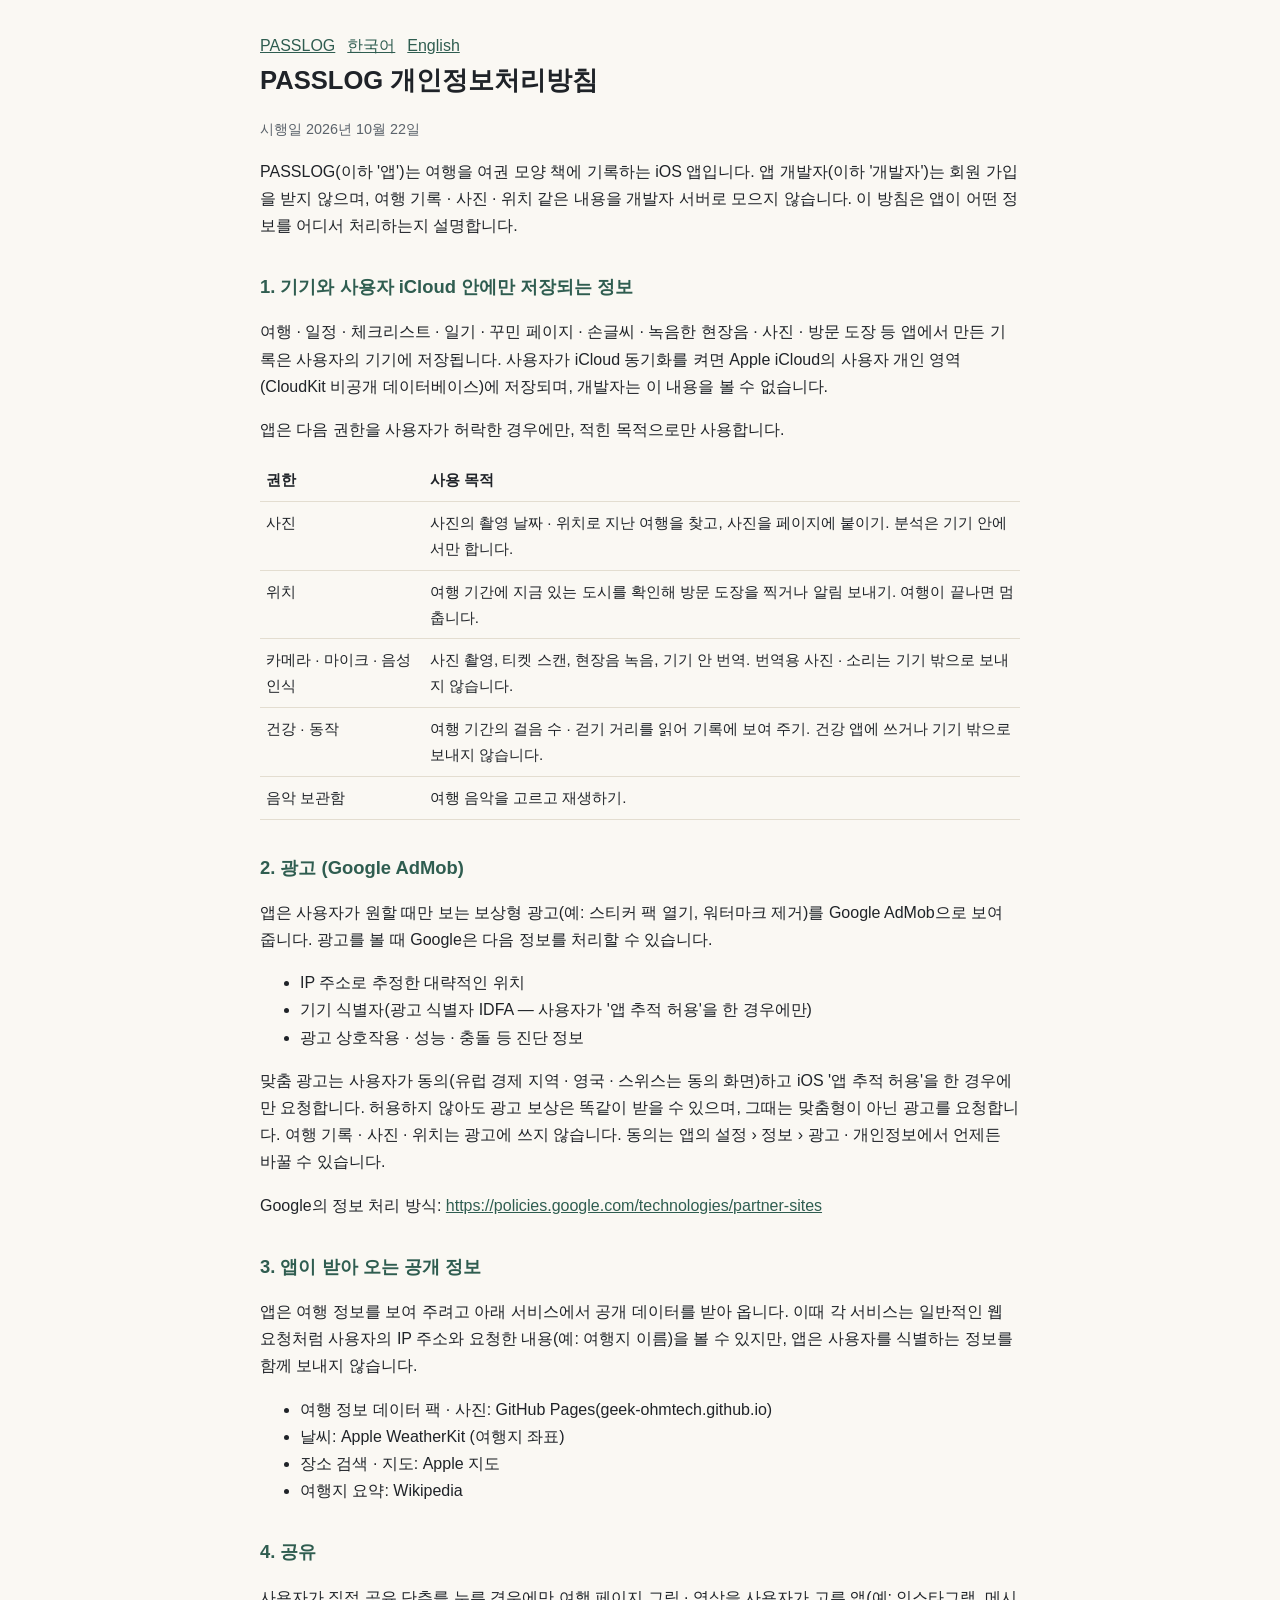
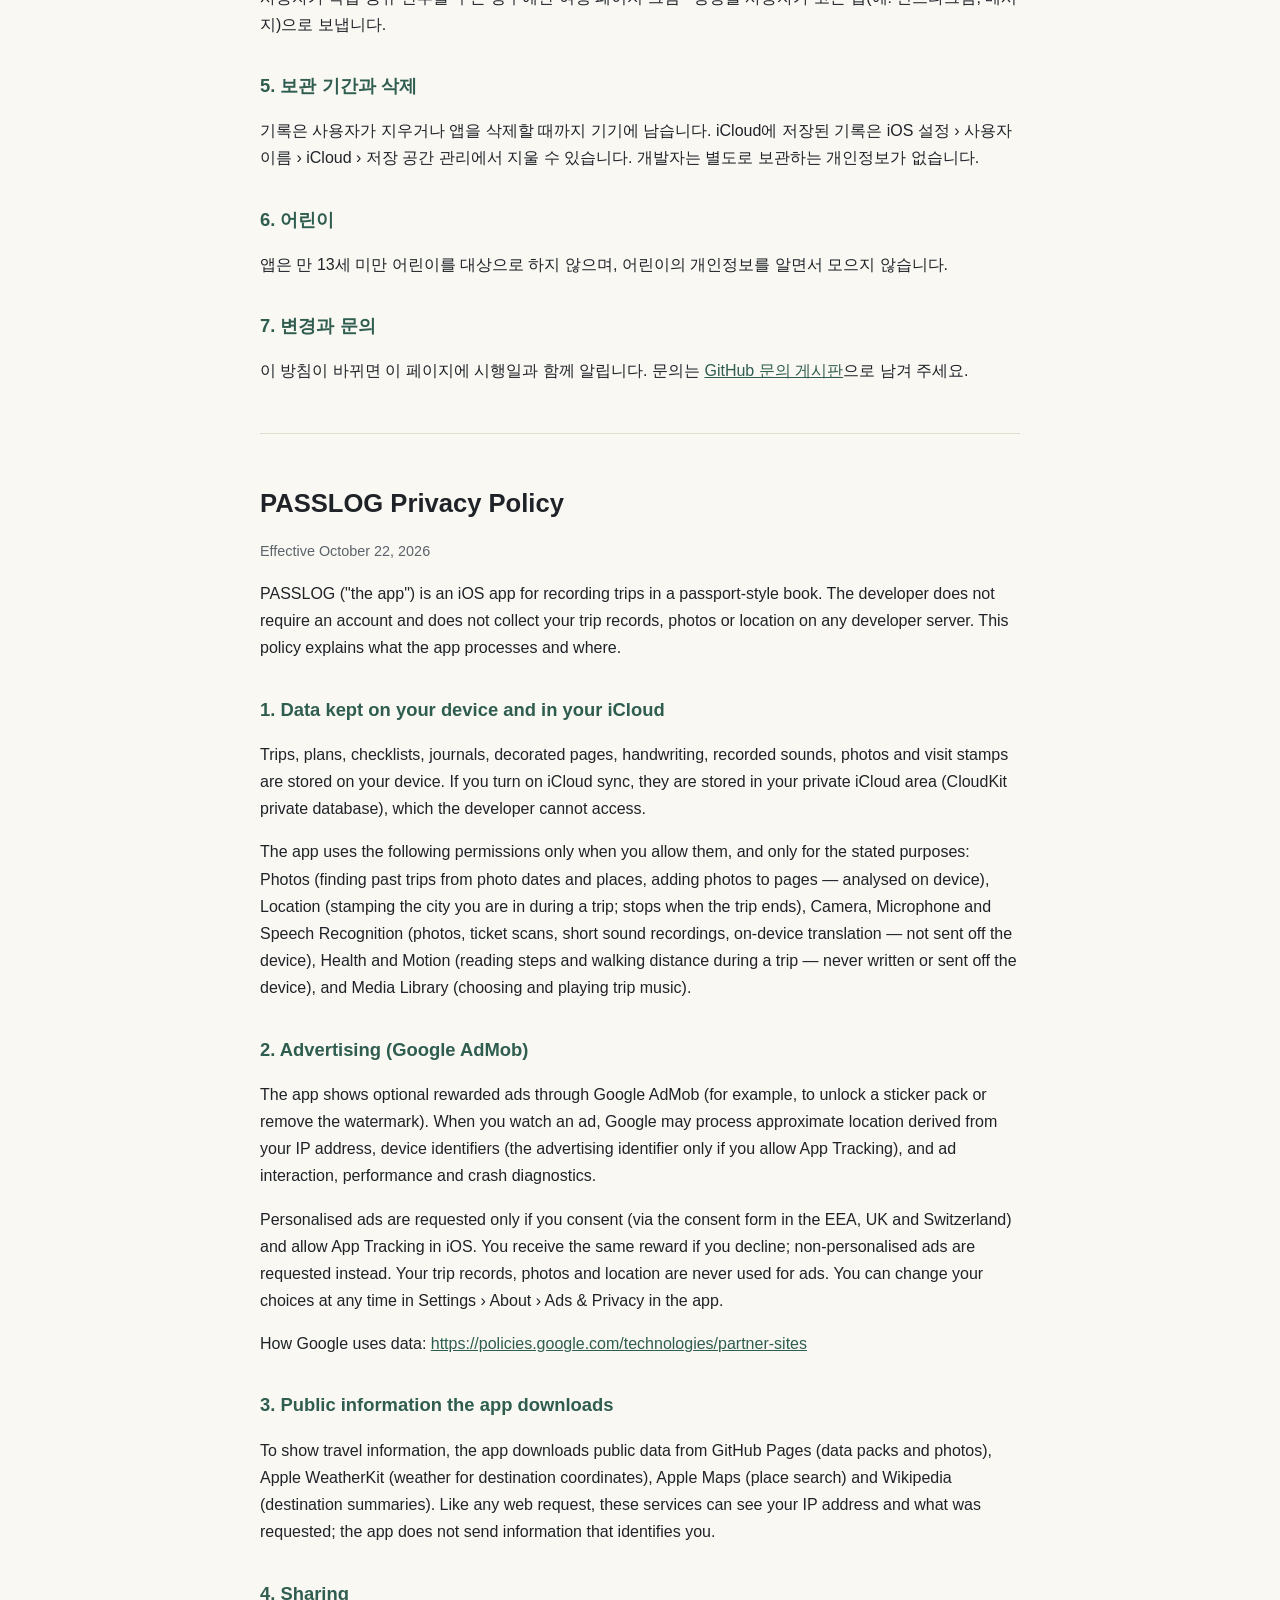
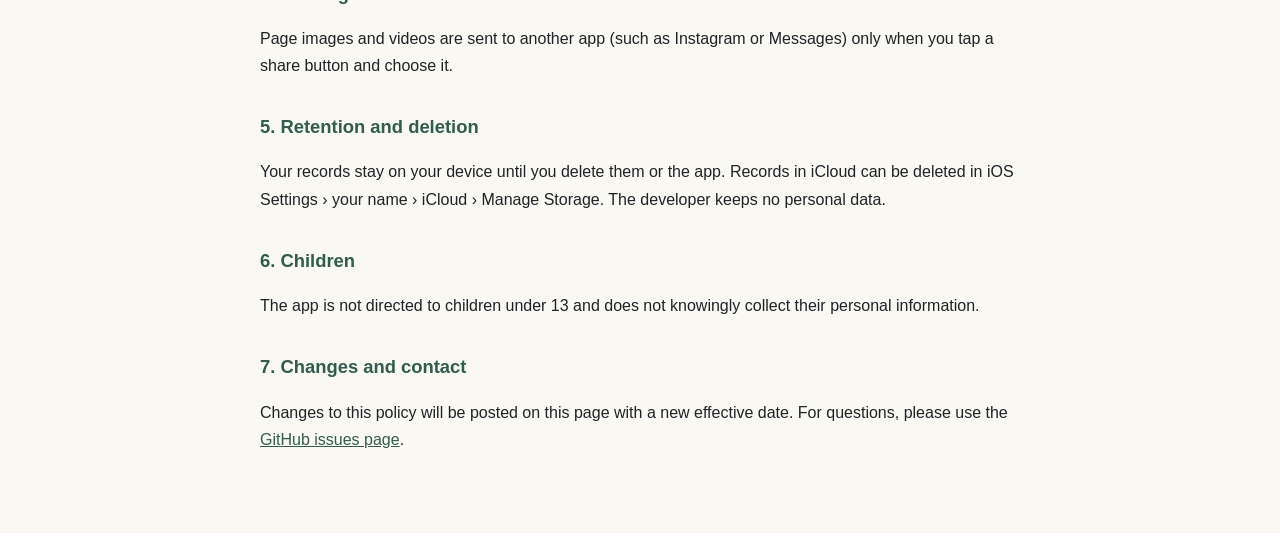
==== privacy.html @ 2c304961 "PASSLOG 사이트: app-ads.txt · 개인정보처리방침 · 소개" ====
<!doctype html>
<html lang="ko">
<head>
<meta charset="utf-8">
<meta name="viewport" content="width=device-width, initial-scale=1">
<title>PASSLOG 개인정보처리방침 · Privacy Policy</title>
<style>
  :root { --bg:#faf8f3; --fg:#1f2328; --muted:#5b636b; --line:#e3ddd0; --accent:#2f5d50; }
  @media (prefers-color-scheme: dark) { :root { --bg:#16181b; --fg:#e8e6e1; --muted:#a3a9b0; --line:#2c3035; --accent:#8fc3b2; } }
  body { margin:0; background:var(--bg); color:var(--fg); font:16px/1.7 -apple-system, BlinkMacSystemFont, "Apple SD Gothic Neo", "Noto Sans KR", sans-serif; }
  main { max-width:760px; margin:0 auto; padding:32px 16px 64px; }
  h1 { font-size:1.6rem; margin:0 0 4px; }
  h2 { font-size:1.15rem; margin:32px 0 8px; color:var(--accent); }
  .muted { color:var(--muted); font-size:.9rem; }
  nav a { color:var(--accent); margin-right:12px; }
  hr { border:0; border-top:1px solid var(--line); margin:48px 0; }
  table { width:100%; border-collapse:collapse; font-size:.95rem; }
  th, td { border-bottom:1px solid var(--line); padding:8px 6px; text-align:left; vertical-align:top; }
  a { color:var(--accent); }
</style>
</head>
<body>
<main>
<nav><a href="./">PASSLOG</a><a href="#ko">한국어</a><a href="#en">English</a></nav>

<section id="ko">
<h1>PASSLOG 개인정보처리방침</h1>
<p class="muted">시행일 2026년 10월 22일</p>

<p>PASSLOG(이하 '앱')는 여행을 여권 모양 책에 기록하는 iOS 앱입니다. 앱 개발자(이하 '개발자')는 회원 가입을 받지 않으며, 여행 기록 · 사진 · 위치 같은 내용을 개발자 서버로 모으지 않습니다. 이 방침은 앱이 어떤 정보를 어디서 처리하는지 설명합니다.</p>

<h2>1. 기기와 사용자 iCloud 안에만 저장되는 정보</h2>
<p>여행 · 일정 · 체크리스트 · 일기 · 꾸민 페이지 · 손글씨 · 녹음한 현장음 · 사진 · 방문 도장 등 앱에서 만든 기록은 사용자의 기기에 저장됩니다. 사용자가 iCloud 동기화를 켜면 Apple iCloud의 사용자 개인 영역(CloudKit 비공개 데이터베이스)에 저장되며, 개발자는 이 내용을 볼 수 없습니다.</p>
<p>앱은 다음 권한을 사용자가 허락한 경우에만, 적힌 목적으로만 사용합니다.</p>
<table>
<tr><th>권한</th><th>사용 목적</th></tr>
<tr><td>사진</td><td>사진의 촬영 날짜 · 위치로 지난 여행을 찾고, 사진을 페이지에 붙이기. 분석은 기기 안에서만 합니다.</td></tr>
<tr><td>위치</td><td>여행 기간에 지금 있는 도시를 확인해 방문 도장을 찍거나 알림 보내기. 여행이 끝나면 멈춥니다.</td></tr>
<tr><td>카메라 · 마이크 · 음성 인식</td><td>사진 촬영, 티켓 스캔, 현장음 녹음, 기기 안 번역. 번역용 사진 · 소리는 기기 밖으로 보내지 않습니다.</td></tr>
<tr><td>건강 · 동작</td><td>여행 기간의 걸음 수 · 걷기 거리를 읽어 기록에 보여 주기. 건강 앱에 쓰거나 기기 밖으로 보내지 않습니다.</td></tr>
<tr><td>음악 보관함</td><td>여행 음악을 고르고 재생하기.</td></tr>
</table>

<h2>2. 광고 (Google AdMob)</h2>
<p>앱은 사용자가 원할 때만 보는 보상형 광고(예: 스티커 팩 열기, 워터마크 제거)를 Google AdMob으로 보여 줍니다. 광고를 볼 때 Google은 다음 정보를 처리할 수 있습니다.</p>
<ul>
<li>IP 주소로 추정한 대략적인 위치</li>
<li>기기 식별자(광고 식별자 IDFA — 사용자가 '앱 추적 허용'을 한 경우에만)</li>
<li>광고 상호작용 · 성능 · 충돌 등 진단 정보</li>
</ul>
<p>맞춤 광고는 사용자가 동의(유럽 경제 지역 · 영국 · 스위스는 동의 화면)하고 iOS '앱 추적 허용'을 한 경우에만 요청합니다. 허용하지 않아도 광고 보상은 똑같이 받을 수 있으며, 그때는 맞춤형이 아닌 광고를 요청합니다. 여행 기록 · 사진 · 위치는 광고에 쓰지 않습니다. 동의는 앱의 설정 › 정보 › 광고 · 개인정보에서 언제든 바꿀 수 있습니다.</p>
<p>Google의 정보 처리 방식: <a href="https://policies.google.com/technologies/partner-sites">https://policies.google.com/technologies/partner-sites</a></p>

<h2>3. 앱이 받아 오는 공개 정보</h2>
<p>앱은 여행 정보를 보여 주려고 아래 서비스에서 공개 데이터를 받아 옵니다. 이때 각 서비스는 일반적인 웹 요청처럼 사용자의 IP 주소와 요청한 내용(예: 여행지 이름)을 볼 수 있지만, 앱은 사용자를 식별하는 정보를 함께 보내지 않습니다.</p>
<ul>
<li>여행 정보 데이터 팩 · 사진: GitHub Pages(geek-ohmtech.github.io)</li>
<li>날씨: Apple WeatherKit (여행지 좌표)</li>
<li>장소 검색 · 지도: Apple 지도</li>
<li>여행지 요약: Wikipedia</li>
</ul>

<h2>4. 공유</h2>
<p>사용자가 직접 공유 단추를 누른 경우에만 여행 페이지 그림 · 영상을 사용자가 고른 앱(예: 인스타그램, 메시지)으로 보냅니다.</p>

<h2>5. 보관 기간과 삭제</h2>
<p>기록은 사용자가 지우거나 앱을 삭제할 때까지 기기에 남습니다. iCloud에 저장된 기록은 iOS 설정 › 사용자 이름 › iCloud › 저장 공간 관리에서 지울 수 있습니다. 개발자는 별도로 보관하는 개인정보가 없습니다.</p>

<h2>6. 어린이</h2>
<p>앱은 만 13세 미만 어린이를 대상으로 하지 않으며, 어린이의 개인정보를 알면서 모으지 않습니다.</p>

<h2>7. 변경과 문의</h2>
<p>이 방침이 바뀌면 이 페이지에 시행일과 함께 알립니다. 문의는 <a href="https://github.com/Geek-ohmtech/passlog-data/issues">GitHub 문의 게시판</a>으로 남겨 주세요.</p>
</section>

<hr>

<section id="en" lang="en">
<h1>PASSLOG Privacy Policy</h1>
<p class="muted">Effective October 22, 2026</p>

<p>PASSLOG ("the app") is an iOS app for recording trips in a passport-style book. The developer does not require an account and does not collect your trip records, photos or location on any developer server. This policy explains what the app processes and where.</p>

<h2>1. Data kept on your device and in your iCloud</h2>
<p>Trips, plans, checklists, journals, decorated pages, handwriting, recorded sounds, photos and visit stamps are stored on your device. If you turn on iCloud sync, they are stored in your private iCloud area (CloudKit private database), which the developer cannot access.</p>
<p>The app uses the following permissions only when you allow them, and only for the stated purposes: Photos (finding past trips from photo dates and places, adding photos to pages — analysed on device), Location (stamping the city you are in during a trip; stops when the trip ends), Camera, Microphone and Speech Recognition (photos, ticket scans, short sound recordings, on-device translation — not sent off the device), Health and Motion (reading steps and walking distance during a trip — never written or sent off the device), and Media Library (choosing and playing trip music).</p>

<h2>2. Advertising (Google AdMob)</h2>
<p>The app shows optional rewarded ads through Google AdMob (for example, to unlock a sticker pack or remove the watermark). When you watch an ad, Google may process approximate location derived from your IP address, device identifiers (the advertising identifier only if you allow App Tracking), and ad interaction, performance and crash diagnostics.</p>
<p>Personalised ads are requested only if you consent (via the consent form in the EEA, UK and Switzerland) and allow App Tracking in iOS. You receive the same reward if you decline; non-personalised ads are requested instead. Your trip records, photos and location are never used for ads. You can change your choices at any time in Settings › About › Ads &amp; Privacy in the app.</p>
<p>How Google uses data: <a href="https://policies.google.com/technologies/partner-sites">https://policies.google.com/technologies/partner-sites</a></p>

<h2>3. Public information the app downloads</h2>
<p>To show travel information, the app downloads public data from GitHub Pages (data packs and photos), Apple WeatherKit (weather for destination coordinates), Apple Maps (place search) and Wikipedia (destination summaries). Like any web request, these services can see your IP address and what was requested; the app does not send information that identifies you.</p>

<h2>4. Sharing</h2>
<p>Page images and videos are sent to another app (such as Instagram or Messages) only when you tap a share button and choose it.</p>

<h2>5. Retention and deletion</h2>
<p>Your records stay on your device until you delete them or the app. Records in iCloud can be deleted in iOS Settings › your name › iCloud › Manage Storage. The developer keeps no personal data.</p>

<h2>6. Children</h2>
<p>The app is not directed to children under 13 and does not knowingly collect their personal information.</p>

<h2>7. Changes and contact</h2>
<p>Changes to this policy will be posted on this page with a new effective date. For questions, please use the <a href="https://github.com/Geek-ohmtech/passlog-data/issues">GitHub issues page</a>.</p>
</section>
</main>
</body>
</html>
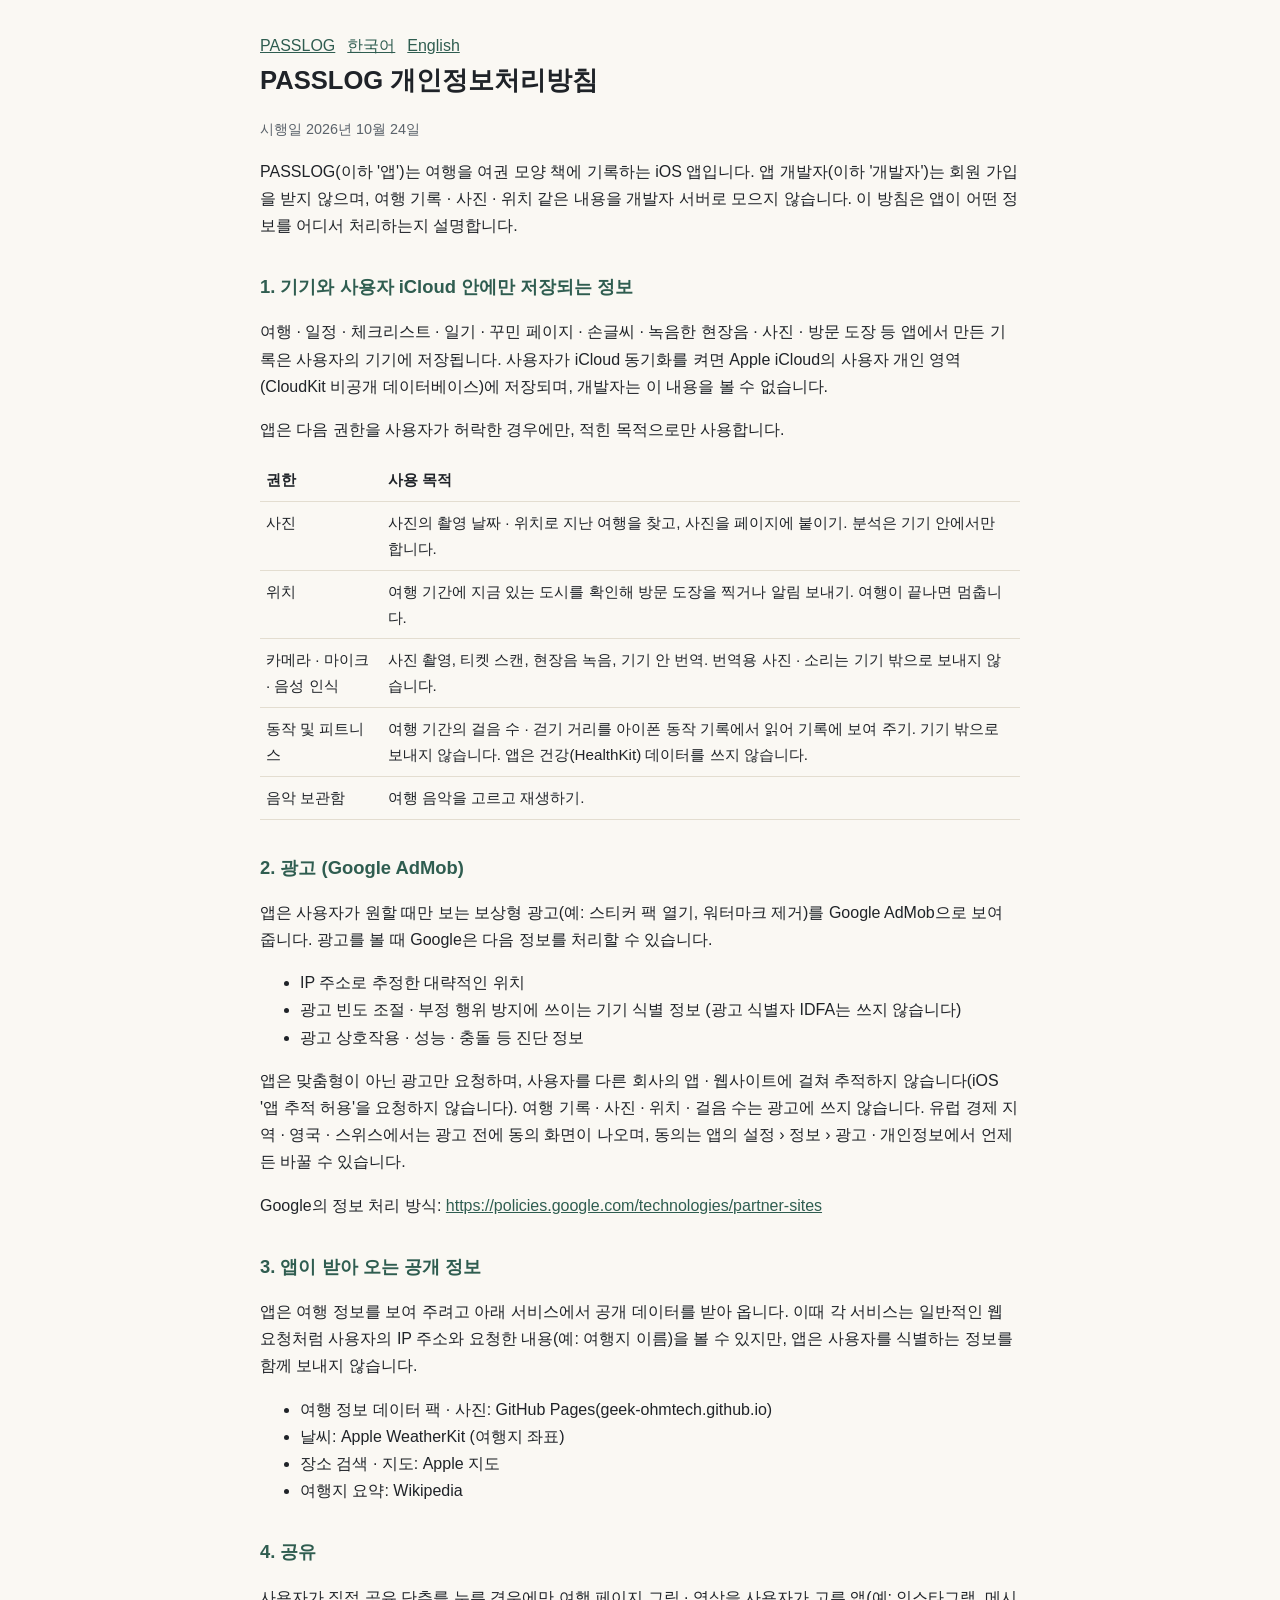
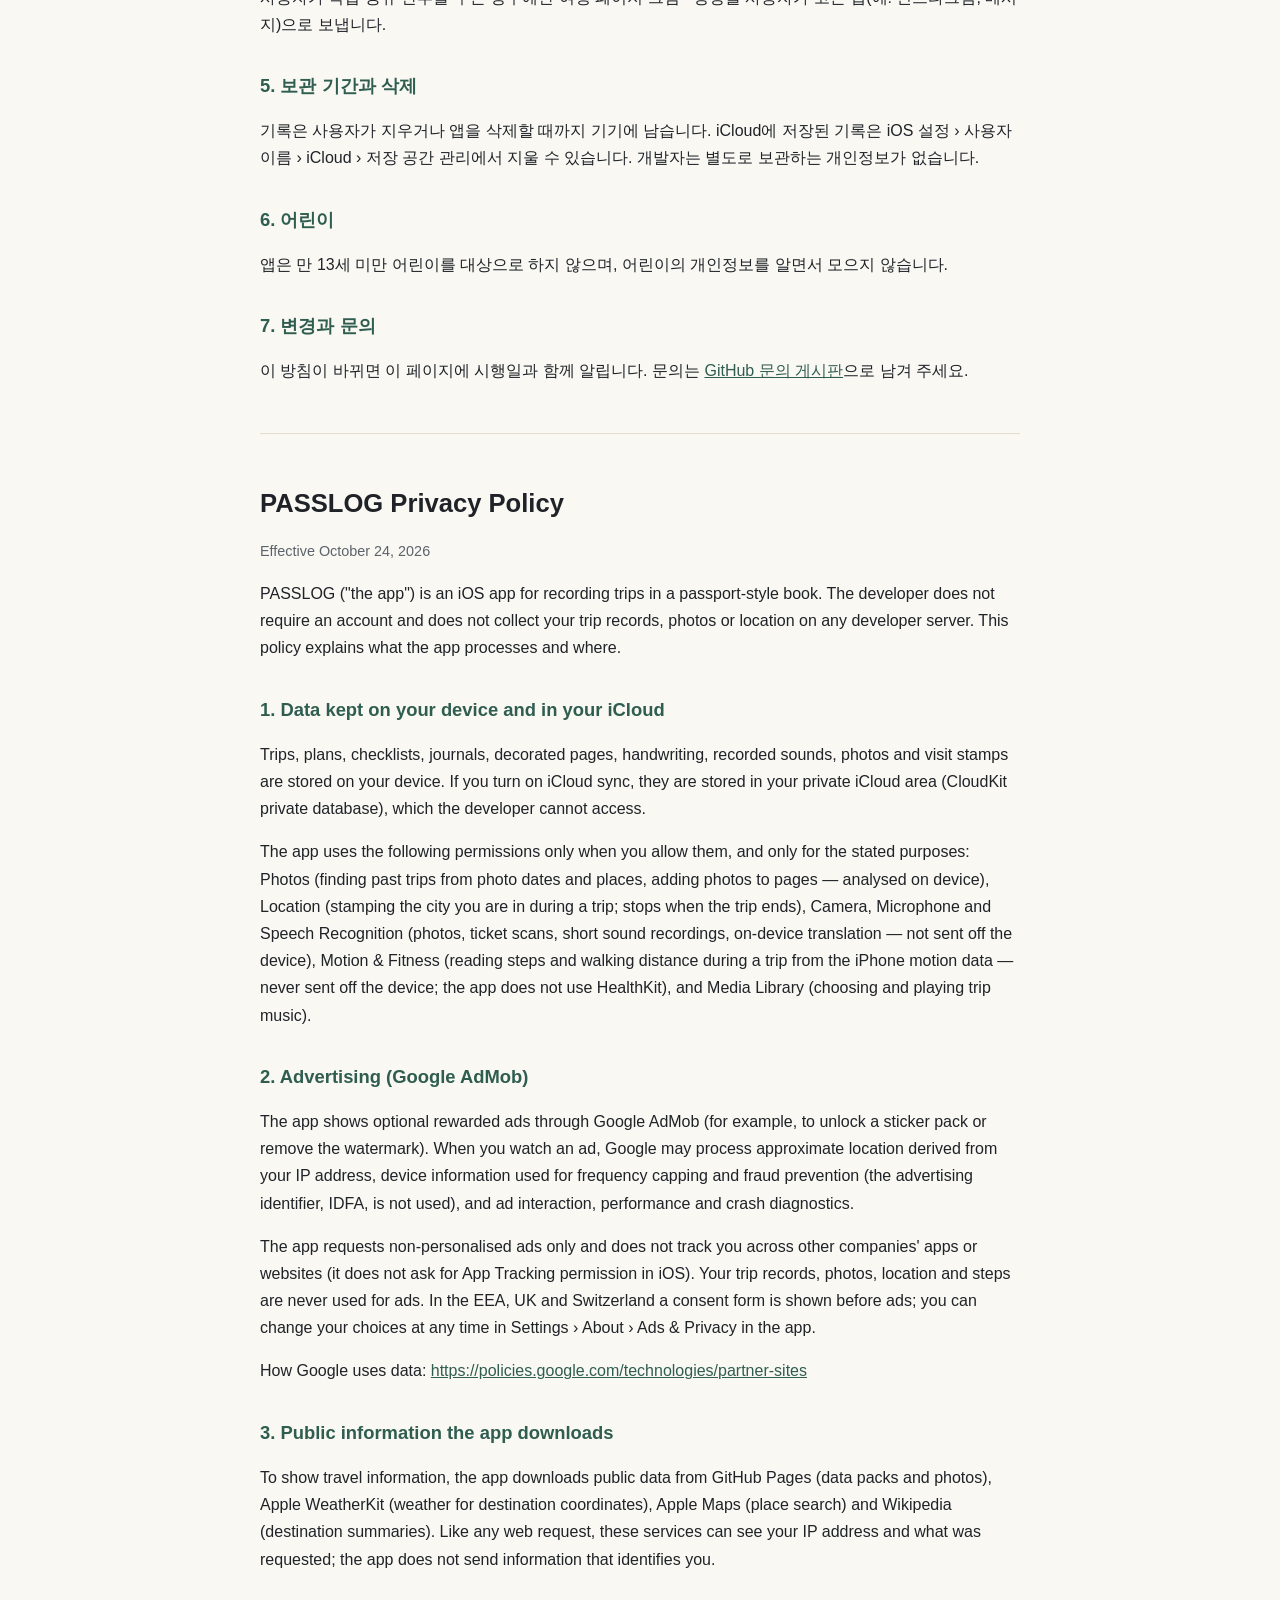
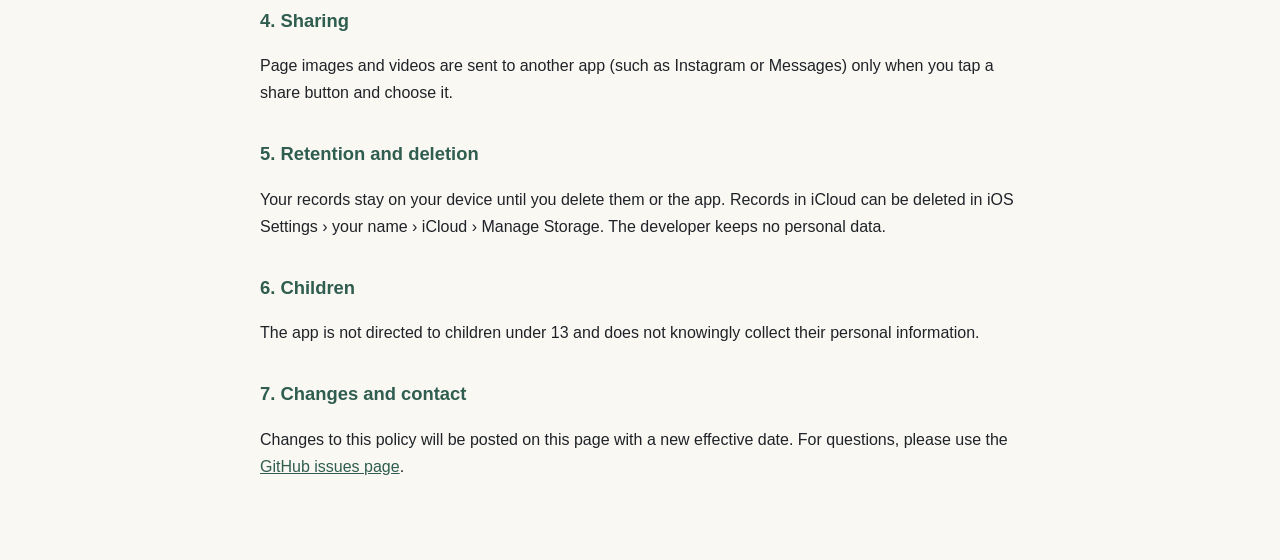
==== commit f8c63c59: "개인정보처리방침: 앱 추적 · 건강 앱 제거 반영 (2026-10-24 시행) Co-Authored-By: Claude Opus 5.5 <noreply@anthropic.com>" ====
--- a/privacy.html
+++ b/privacy.html
@@ -25,7 +25,7 @@
 
 <section id="ko">
 <h1>PASSLOG 개인정보처리방침</h1>
-<p class="muted">시행일 2026년 10월 22일</p>
+<p class="muted">시행일 2026년 10월 24일</p>
 
 <p>PASSLOG(이하 '앱')는 여행을 여권 모양 책에 기록하는 iOS 앱입니다. 앱 개발자(이하 '개발자')는 회원 가입을 받지 않으며, 여행 기록 · 사진 · 위치 같은 내용을 개발자 서버로 모으지 않습니다. 이 방침은 앱이 어떤 정보를 어디서 처리하는지 설명합니다.</p>
 
@@ -37,7 +37,7 @@
 <tr><td>사진</td><td>사진의 촬영 날짜 · 위치로 지난 여행을 찾고, 사진을 페이지에 붙이기. 분석은 기기 안에서만 합니다.</td></tr>
 <tr><td>위치</td><td>여행 기간에 지금 있는 도시를 확인해 방문 도장을 찍거나 알림 보내기. 여행이 끝나면 멈춥니다.</td></tr>
 <tr><td>카메라 · 마이크 · 음성 인식</td><td>사진 촬영, 티켓 스캔, 현장음 녹음, 기기 안 번역. 번역용 사진 · 소리는 기기 밖으로 보내지 않습니다.</td></tr>
-<tr><td>건강 · 동작</td><td>여행 기간의 걸음 수 · 걷기 거리를 읽어 기록에 보여 주기. 건강 앱에 쓰거나 기기 밖으로 보내지 않습니다.</td></tr>
+<tr><td>동작 및 피트니스</td><td>여행 기간의 걸음 수 · 걷기 거리를 아이폰 동작 기록에서 읽어 기록에 보여 주기. 기기 밖으로 보내지 않습니다. 앱은 건강(HealthKit) 데이터를 쓰지 않습니다.</td></tr>
 <tr><td>음악 보관함</td><td>여행 음악을 고르고 재생하기.</td></tr>
 </table>
 
@@ -45,10 +45,10 @@
 <p>앱은 사용자가 원할 때만 보는 보상형 광고(예: 스티커 팩 열기, 워터마크 제거)를 Google AdMob으로 보여 줍니다. 광고를 볼 때 Google은 다음 정보를 처리할 수 있습니다.</p>
 <ul>
 <li>IP 주소로 추정한 대략적인 위치</li>
-<li>기기 식별자(광고 식별자 IDFA — 사용자가 '앱 추적 허용'을 한 경우에만)</li>
+<li>광고 빈도 조절 · 부정 행위 방지에 쓰이는 기기 식별 정보 (광고 식별자 IDFA는 쓰지 않습니다)</li>
 <li>광고 상호작용 · 성능 · 충돌 등 진단 정보</li>
 </ul>
-<p>맞춤 광고는 사용자가 동의(유럽 경제 지역 · 영국 · 스위스는 동의 화면)하고 iOS '앱 추적 허용'을 한 경우에만 요청합니다. 허용하지 않아도 광고 보상은 똑같이 받을 수 있으며, 그때는 맞춤형이 아닌 광고를 요청합니다. 여행 기록 · 사진 · 위치는 광고에 쓰지 않습니다. 동의는 앱의 설정 › 정보 › 광고 · 개인정보에서 언제든 바꿀 수 있습니다.</p>
+<p>앱은 맞춤형이 아닌 광고만 요청하며, 사용자를 다른 회사의 앱 · 웹사이트에 걸쳐 추적하지 않습니다(iOS '앱 추적 허용'을 요청하지 않습니다). 여행 기록 · 사진 · 위치 · 걸음 수는 광고에 쓰지 않습니다. 유럽 경제 지역 · 영국 · 스위스에서는 광고 전에 동의 화면이 나오며, 동의는 앱의 설정 › 정보 › 광고 · 개인정보에서 언제든 바꿀 수 있습니다.</p>
 <p>Google의 정보 처리 방식: <a href="https://policies.google.com/technologies/partner-sites">https://policies.google.com/technologies/partner-sites</a></p>
 
 <h2>3. 앱이 받아 오는 공개 정보</h2>
@@ -77,17 +77,17 @@
 
 <section id="en" lang="en">
 <h1>PASSLOG Privacy Policy</h1>
-<p class="muted">Effective October 22, 2026</p>
+<p class="muted">Effective October 24, 2026</p>
 
 <p>PASSLOG ("the app") is an iOS app for recording trips in a passport-style book. The developer does not require an account and does not collect your trip records, photos or location on any developer server. This policy explains what the app processes and where.</p>
 
 <h2>1. Data kept on your device and in your iCloud</h2>
 <p>Trips, plans, checklists, journals, decorated pages, handwriting, recorded sounds, photos and visit stamps are stored on your device. If you turn on iCloud sync, they are stored in your private iCloud area (CloudKit private database), which the developer cannot access.</p>
-<p>The app uses the following permissions only when you allow them, and only for the stated purposes: Photos (finding past trips from photo dates and places, adding photos to pages — analysed on device), Location (stamping the city you are in during a trip; stops when the trip ends), Camera, Microphone and Speech Recognition (photos, ticket scans, short sound recordings, on-device translation — not sent off the device), Health and Motion (reading steps and walking distance during a trip — never written or sent off the device), and Media Library (choosing and playing trip music).</p>
+<p>The app uses the following permissions only when you allow them, and only for the stated purposes: Photos (finding past trips from photo dates and places, adding photos to pages — analysed on device), Location (stamping the city you are in during a trip; stops when the trip ends), Camera, Microphone and Speech Recognition (photos, ticket scans, short sound recordings, on-device translation — not sent off the device), Motion &amp; Fitness (reading steps and walking distance during a trip from the iPhone motion data — never sent off the device; the app does not use HealthKit), and Media Library (choosing and playing trip music).</p>
 
 <h2>2. Advertising (Google AdMob)</h2>
-<p>The app shows optional rewarded ads through Google AdMob (for example, to unlock a sticker pack or remove the watermark). When you watch an ad, Google may process approximate location derived from your IP address, device identifiers (the advertising identifier only if you allow App Tracking), and ad interaction, performance and crash diagnostics.</p>
-<p>Personalised ads are requested only if you consent (via the consent form in the EEA, UK and Switzerland) and allow App Tracking in iOS. You receive the same reward if you decline; non-personalised ads are requested instead. Your trip records, photos and location are never used for ads. You can change your choices at any time in Settings › About › Ads &amp; Privacy in the app.</p>
+<p>The app shows optional rewarded ads through Google AdMob (for example, to unlock a sticker pack or remove the watermark). When you watch an ad, Google may process approximate location derived from your IP address, device information used for frequency capping and fraud prevention (the advertising identifier, IDFA, is not used), and ad interaction, performance and crash diagnostics.</p>
+<p>The app requests non-personalised ads only and does not track you across other companies' apps or websites (it does not ask for App Tracking permission in iOS). Your trip records, photos, location and steps are never used for ads. In the EEA, UK and Switzerland a consent form is shown before ads; you can change your choices at any time in Settings › About › Ads &amp; Privacy in the app.</p>
 <p>How Google uses data: <a href="https://policies.google.com/technologies/partner-sites">https://policies.google.com/technologies/partner-sites</a></p>
 
 <h2>3. Public information the app downloads</h2>
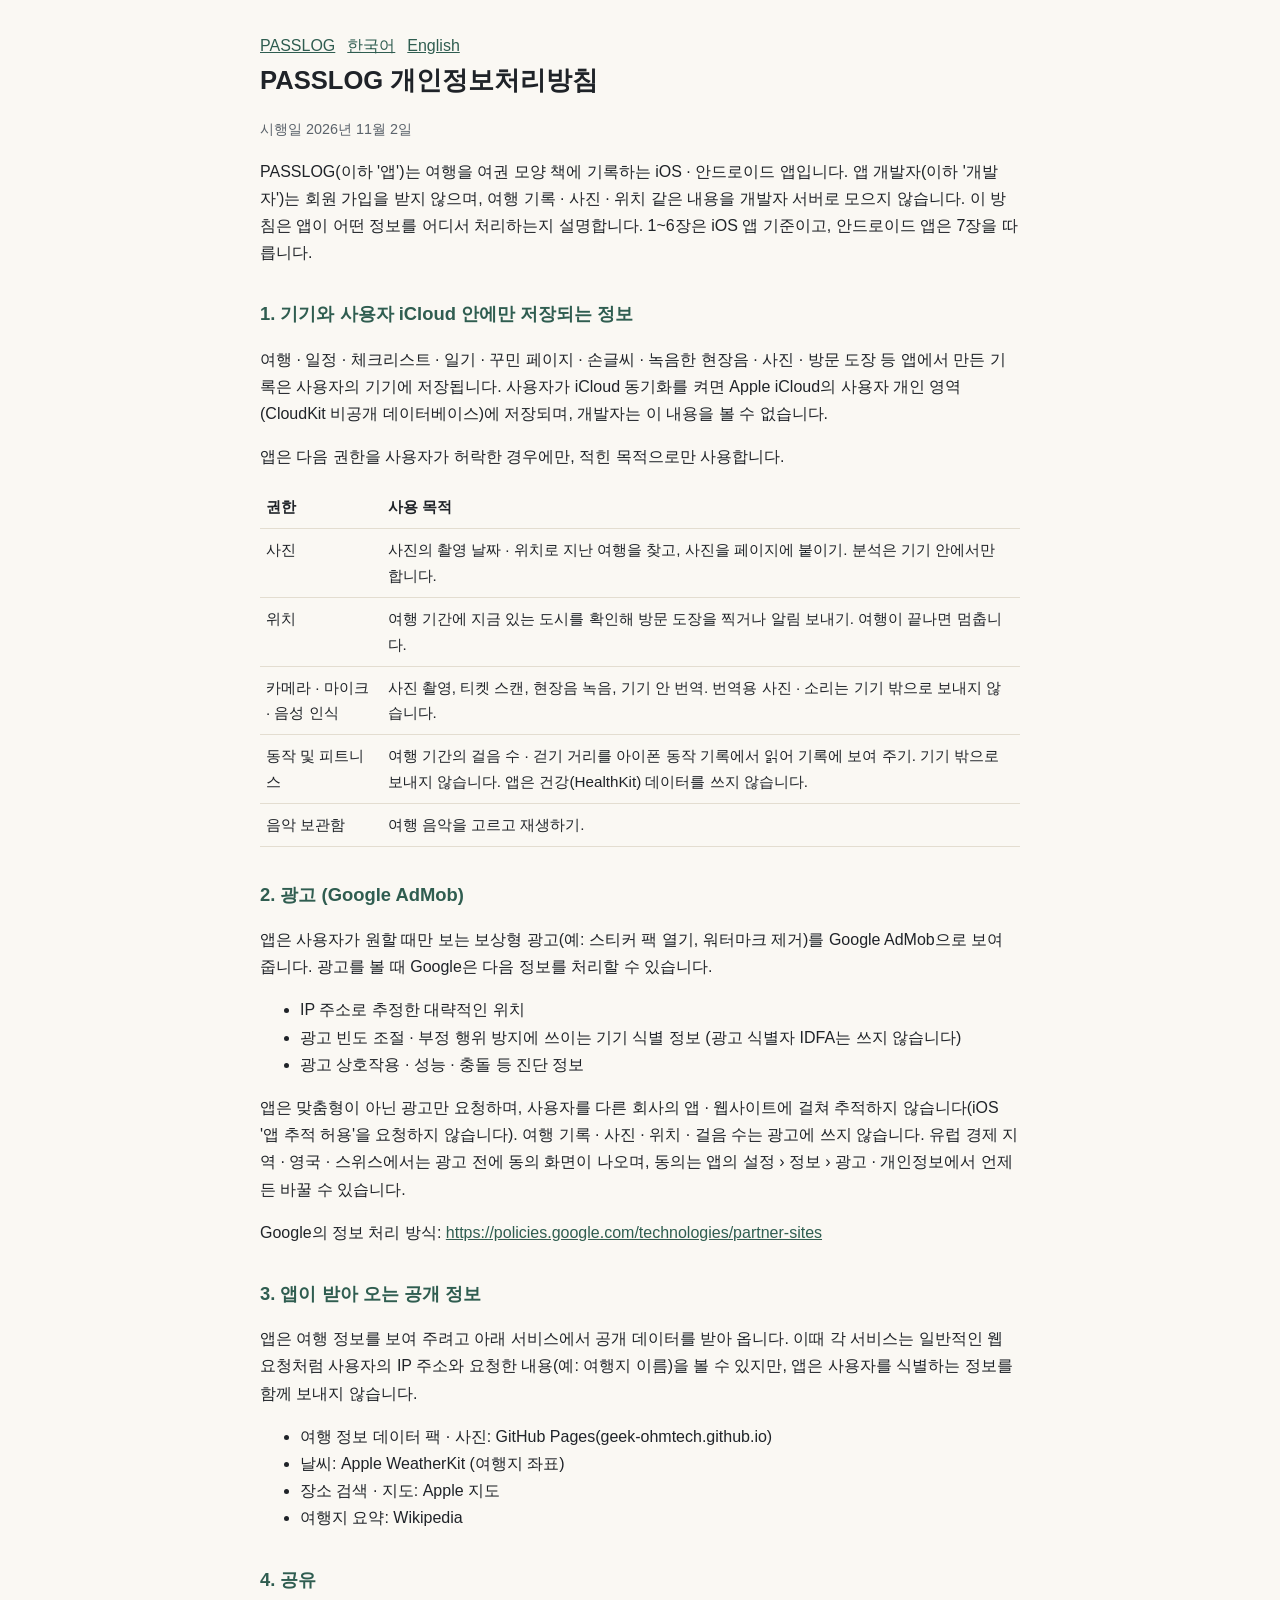
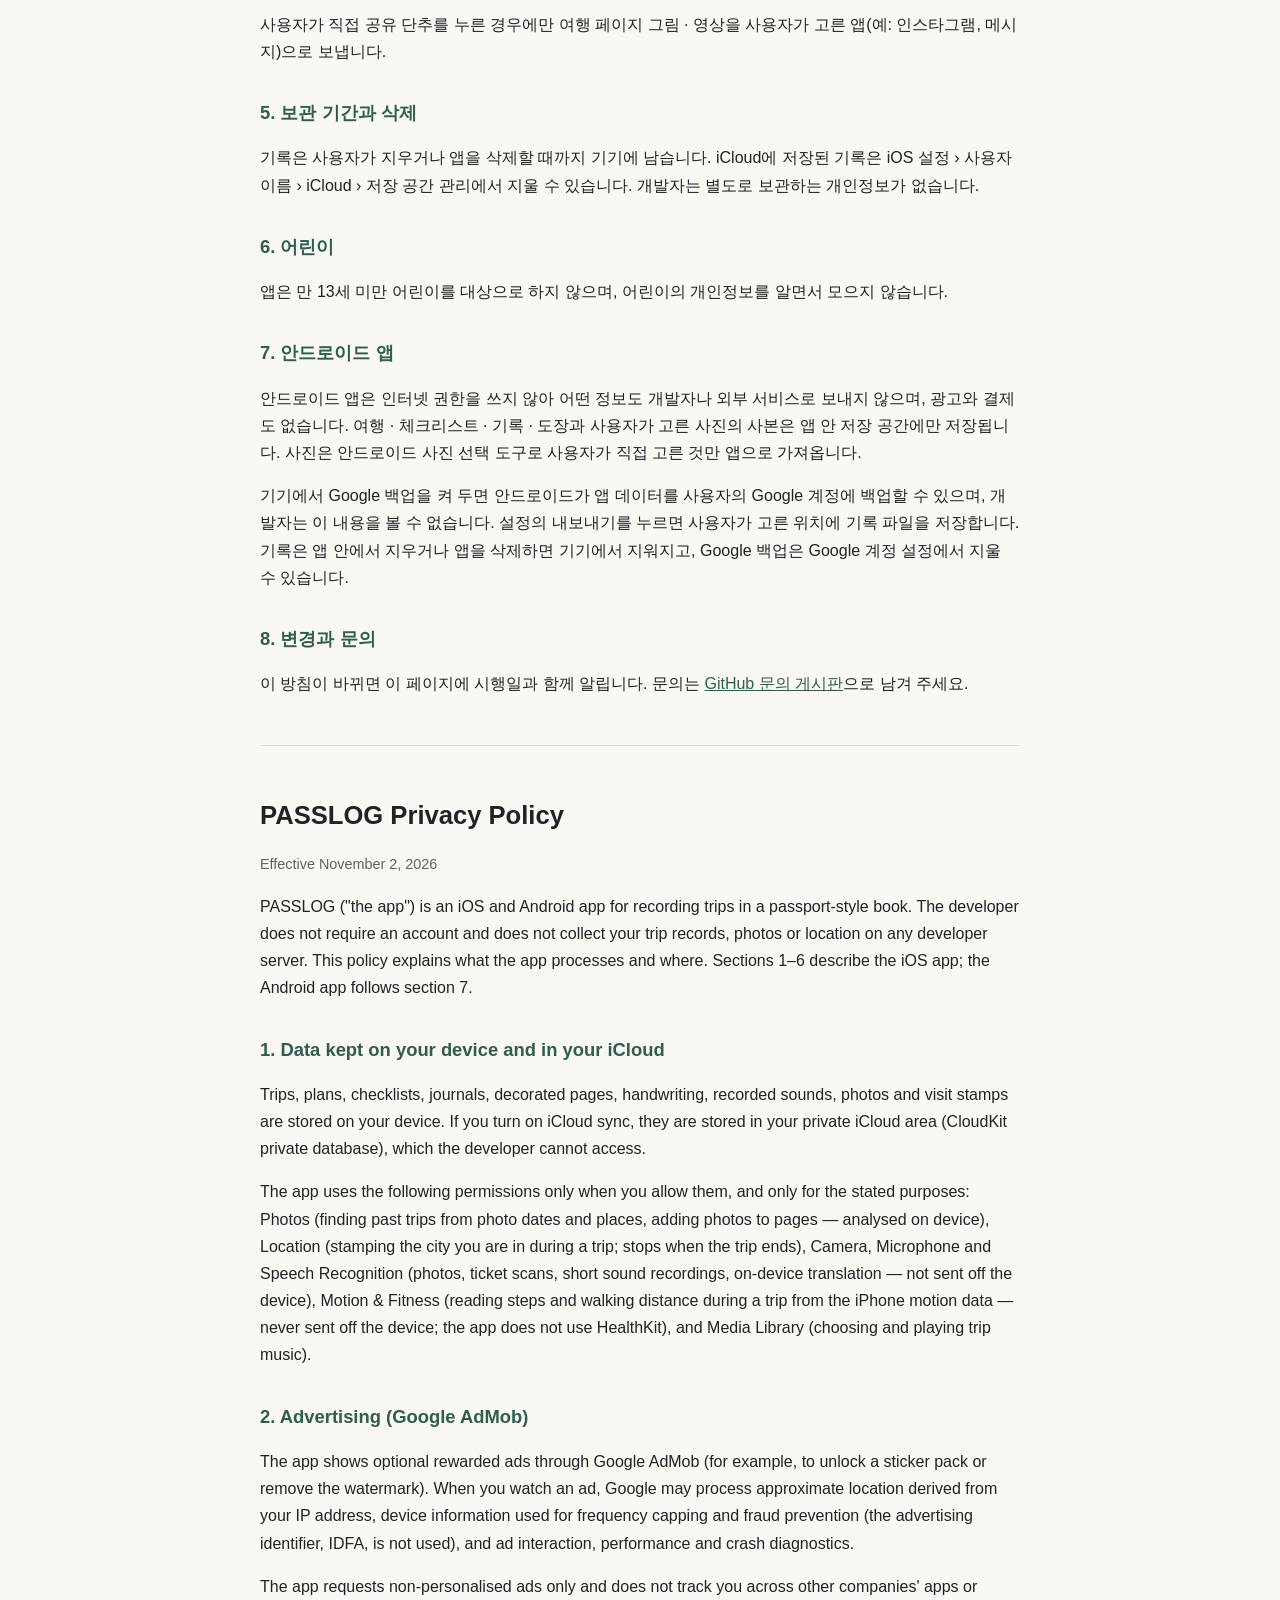
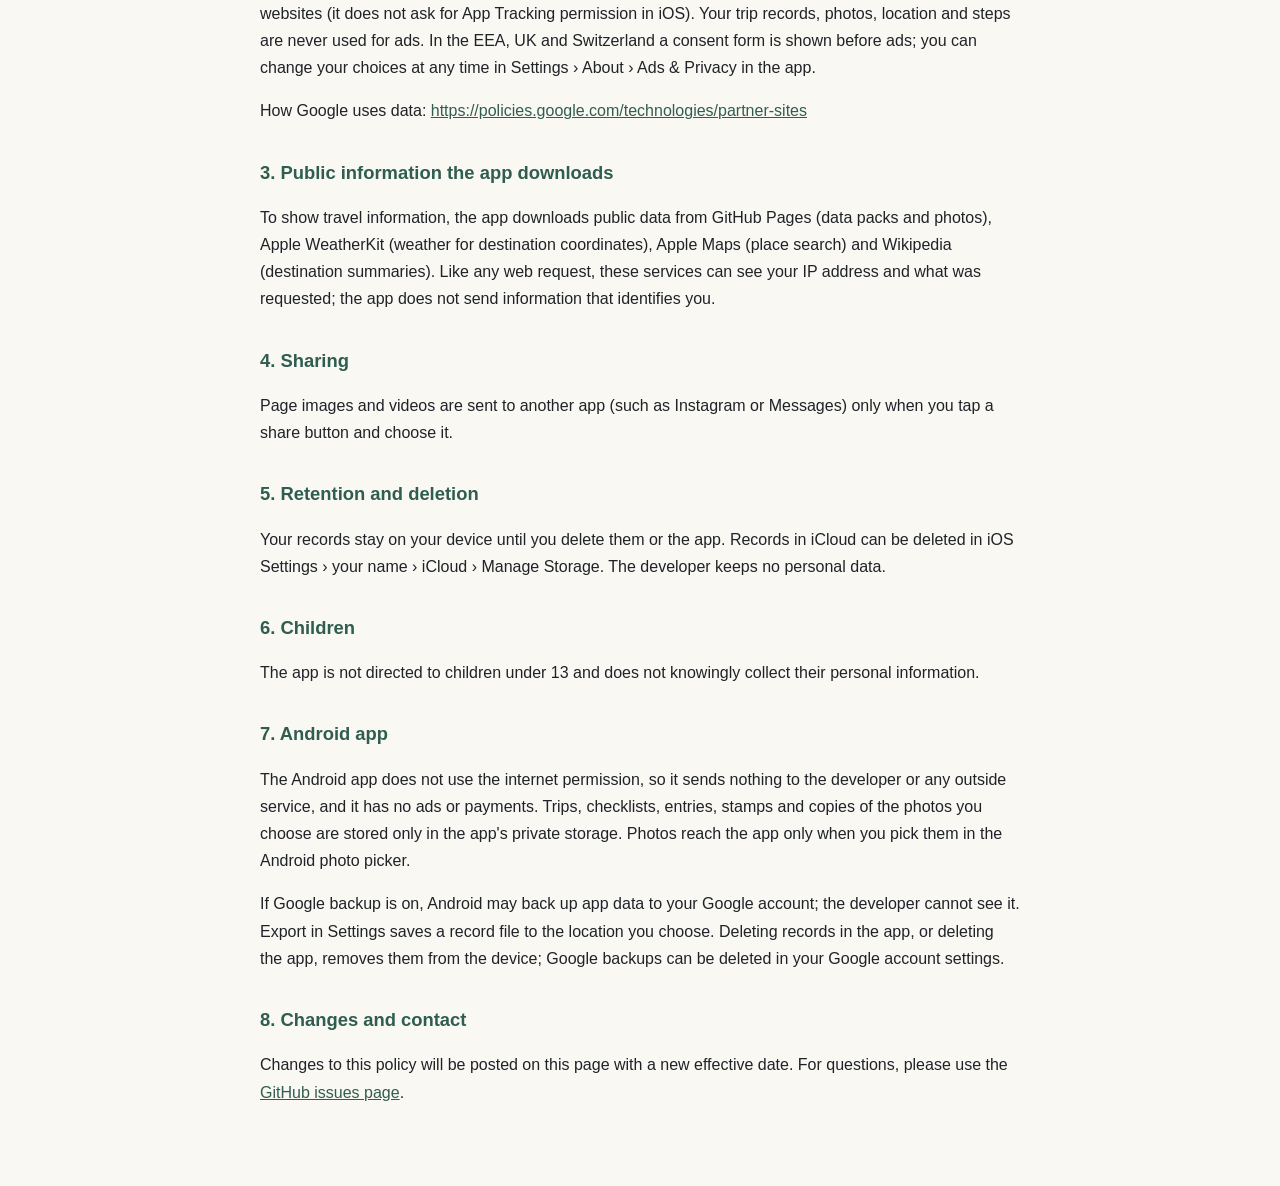
==== commit 94055b81: "개인정보처리방침: 안드로이드 앱 항목 추가 (2026-11-02 시행) Co-Authored-By: Claude Opus 5.5 <noreply@anthropic.com>" ====
--- a/privacy.html
+++ b/privacy.html
@@ -25,9 +25,9 @@
 
 <section id="ko">
 <h1>PASSLOG 개인정보처리방침</h1>
-<p class="muted">시행일 2026년 10월 24일</p>
+<p class="muted">시행일 2026년 11월 2일</p>
 
-<p>PASSLOG(이하 '앱')는 여행을 여권 모양 책에 기록하는 iOS 앱입니다. 앱 개발자(이하 '개발자')는 회원 가입을 받지 않으며, 여행 기록 · 사진 · 위치 같은 내용을 개발자 서버로 모으지 않습니다. 이 방침은 앱이 어떤 정보를 어디서 처리하는지 설명합니다.</p>
+<p>PASSLOG(이하 '앱')는 여행을 여권 모양 책에 기록하는 iOS · 안드로이드 앱입니다. 앱 개발자(이하 '개발자')는 회원 가입을 받지 않으며, 여행 기록 · 사진 · 위치 같은 내용을 개발자 서버로 모으지 않습니다. 이 방침은 앱이 어떤 정보를 어디서 처리하는지 설명합니다. 1~6장은 iOS 앱 기준이고, 안드로이드 앱은 7장을 따릅니다.</p>
 
 <h2>1. 기기와 사용자 iCloud 안에만 저장되는 정보</h2>
 <p>여행 · 일정 · 체크리스트 · 일기 · 꾸민 페이지 · 손글씨 · 녹음한 현장음 · 사진 · 방문 도장 등 앱에서 만든 기록은 사용자의 기기에 저장됩니다. 사용자가 iCloud 동기화를 켜면 Apple iCloud의 사용자 개인 영역(CloudKit 비공개 데이터베이스)에 저장되며, 개발자는 이 내용을 볼 수 없습니다.</p>
@@ -69,7 +69,11 @@
 <h2>6. 어린이</h2>
 <p>앱은 만 13세 미만 어린이를 대상으로 하지 않으며, 어린이의 개인정보를 알면서 모으지 않습니다.</p>
 
-<h2>7. 변경과 문의</h2>
+<h2>7. 안드로이드 앱</h2>
+<p>안드로이드 앱은 인터넷 권한을 쓰지 않아 어떤 정보도 개발자나 외부 서비스로 보내지 않으며, 광고와 결제도 없습니다. 여행 · 체크리스트 · 기록 · 도장과 사용자가 고른 사진의 사본은 앱 안 저장 공간에만 저장됩니다. 사진은 안드로이드 사진 선택 도구로 사용자가 직접 고른 것만 앱으로 가져옵니다.</p>
+<p>기기에서 Google 백업을 켜 두면 안드로이드가 앱 데이터를 사용자의 Google 계정에 백업할 수 있으며, 개발자는 이 내용을 볼 수 없습니다. 설정의 내보내기를 누르면 사용자가 고른 위치에 기록 파일을 저장합니다. 기록은 앱 안에서 지우거나 앱을 삭제하면 기기에서 지워지고, Google 백업은 Google 계정 설정에서 지울 수 있습니다.</p>
+
+<h2>8. 변경과 문의</h2>
 <p>이 방침이 바뀌면 이 페이지에 시행일과 함께 알립니다. 문의는 <a href="https://github.com/Geek-ohmtech/passlog-data/issues">GitHub 문의 게시판</a>으로 남겨 주세요.</p>
 </section>
 
@@ -77,9 +81,9 @@
 
 <section id="en" lang="en">
 <h1>PASSLOG Privacy Policy</h1>
-<p class="muted">Effective October 24, 2026</p>
+<p class="muted">Effective November 2, 2026</p>
 
-<p>PASSLOG ("the app") is an iOS app for recording trips in a passport-style book. The developer does not require an account and does not collect your trip records, photos or location on any developer server. This policy explains what the app processes and where.</p>
+<p>PASSLOG ("the app") is an iOS and Android app for recording trips in a passport-style book. The developer does not require an account and does not collect your trip records, photos or location on any developer server. This policy explains what the app processes and where. Sections 1–6 describe the iOS app; the Android app follows section 7.</p>
 
 <h2>1. Data kept on your device and in your iCloud</h2>
 <p>Trips, plans, checklists, journals, decorated pages, handwriting, recorded sounds, photos and visit stamps are stored on your device. If you turn on iCloud sync, they are stored in your private iCloud area (CloudKit private database), which the developer cannot access.</p>
@@ -102,7 +106,11 @@
 <h2>6. Children</h2>
 <p>The app is not directed to children under 13 and does not knowingly collect their personal information.</p>
 
-<h2>7. Changes and contact</h2>
+<h2>7. Android app</h2>
+<p>The Android app does not use the internet permission, so it sends nothing to the developer or any outside service, and it has no ads or payments. Trips, checklists, entries, stamps and copies of the photos you choose are stored only in the app's private storage. Photos reach the app only when you pick them in the Android photo picker.</p>
+<p>If Google backup is on, Android may back up app data to your Google account; the developer cannot see it. Export in Settings saves a record file to the location you choose. Deleting records in the app, or deleting the app, removes them from the device; Google backups can be deleted in your Google account settings.</p>
+
+<h2>8. Changes and contact</h2>
 <p>Changes to this policy will be posted on this page with a new effective date. For questions, please use the <a href="https://github.com/Geek-ohmtech/passlog-data/issues">GitHub issues page</a>.</p>
 </section>
 </main>
